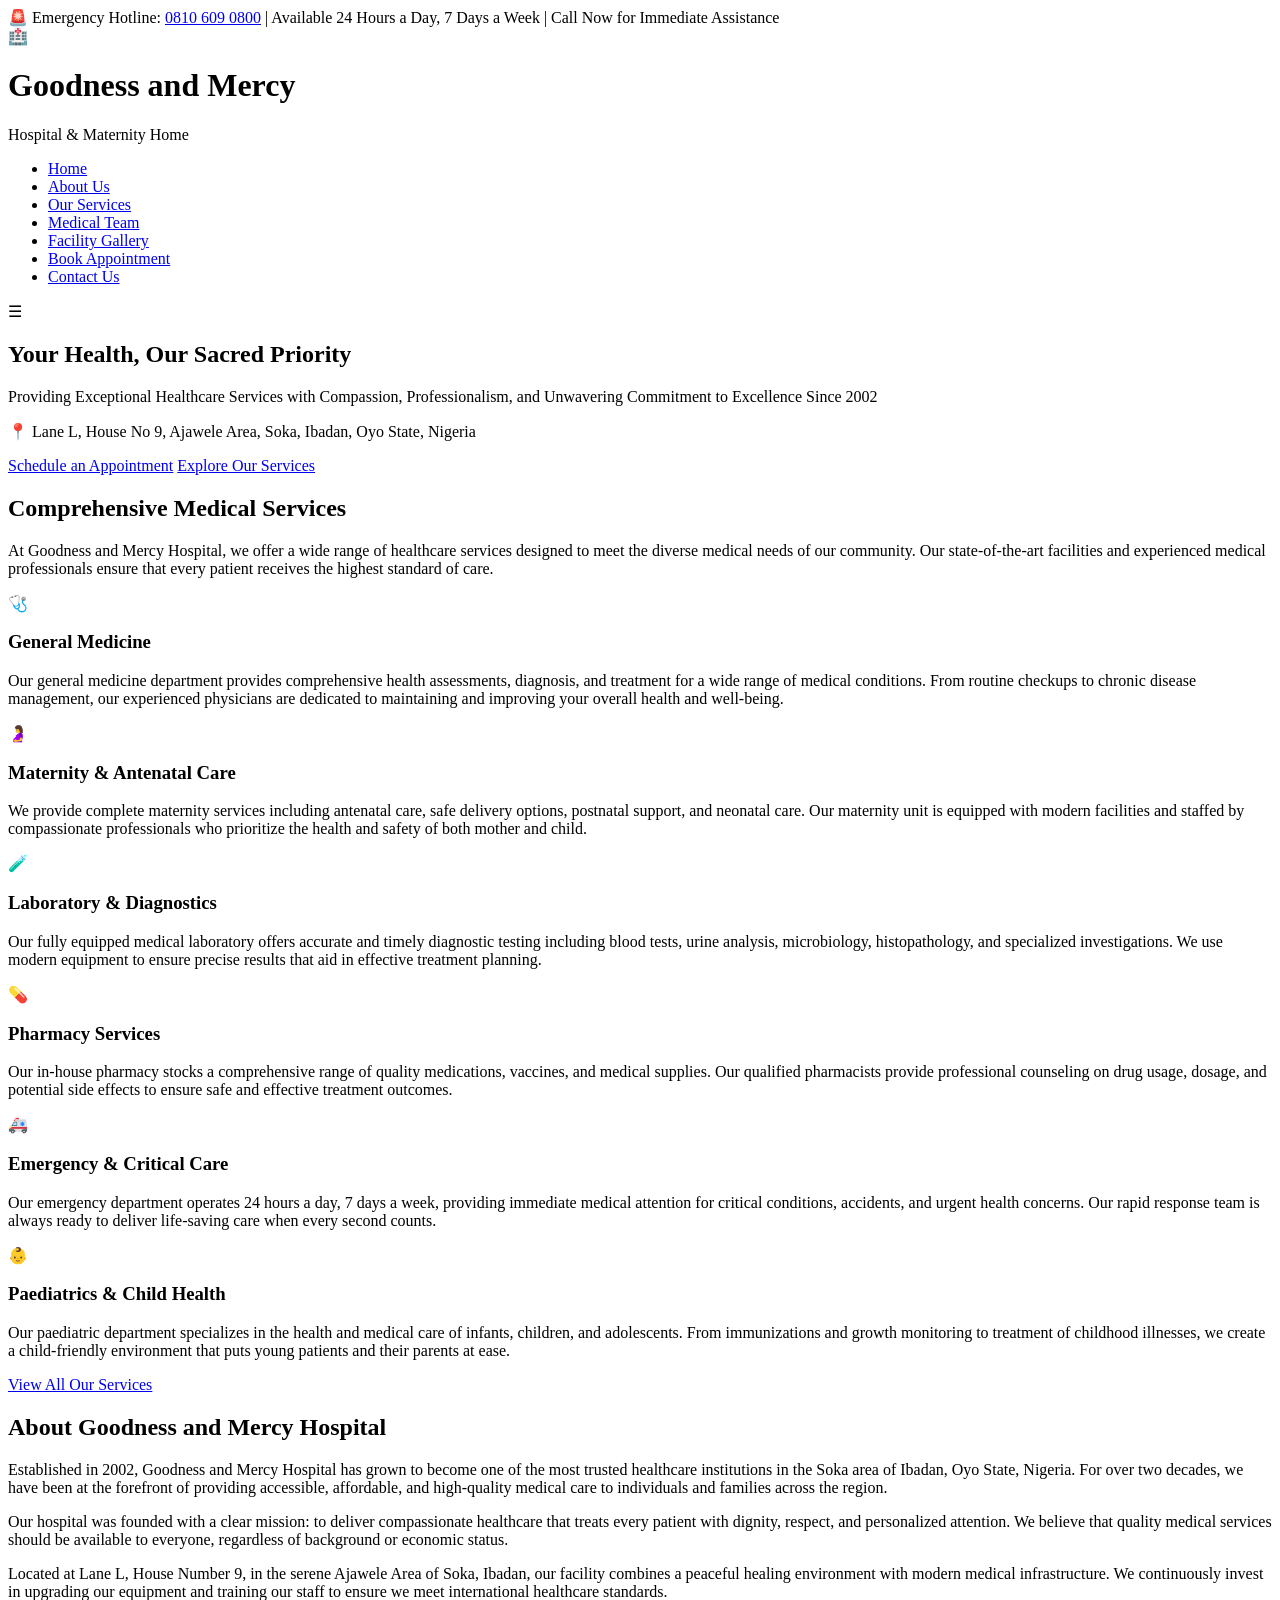
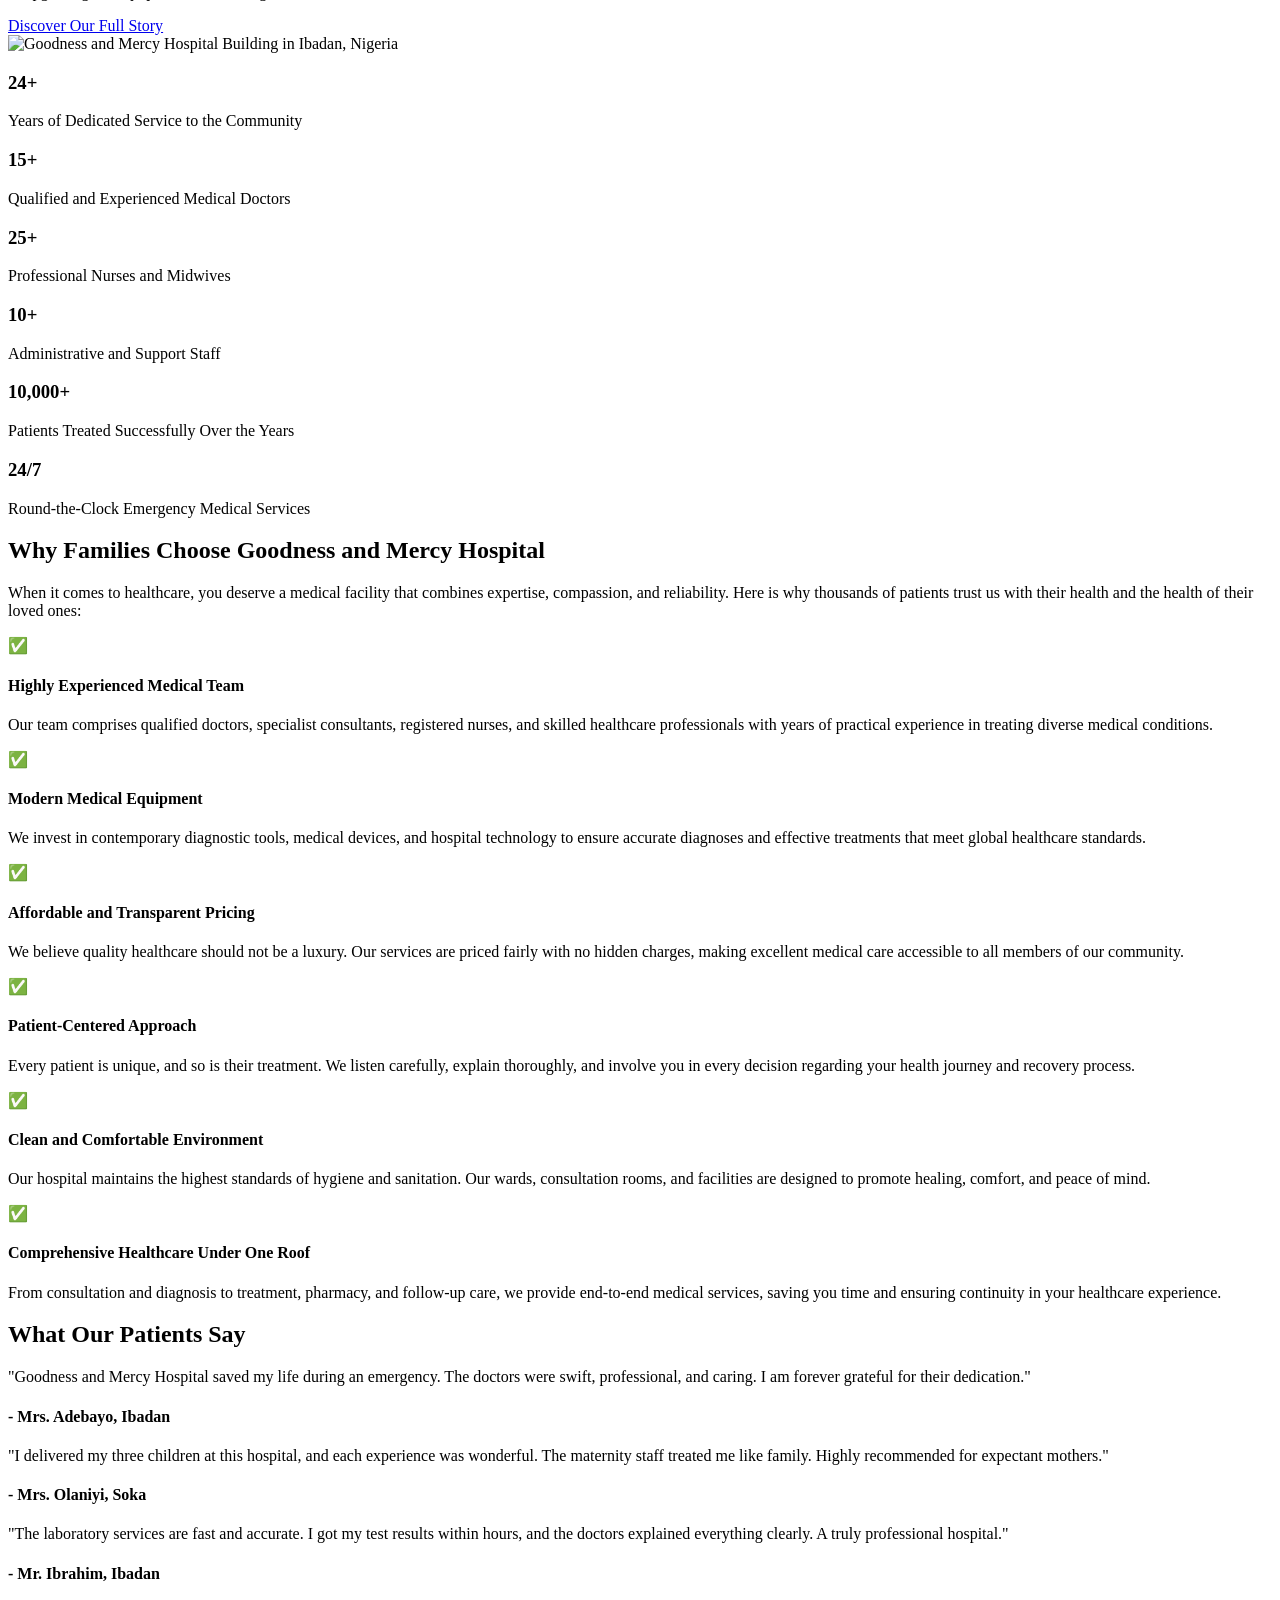
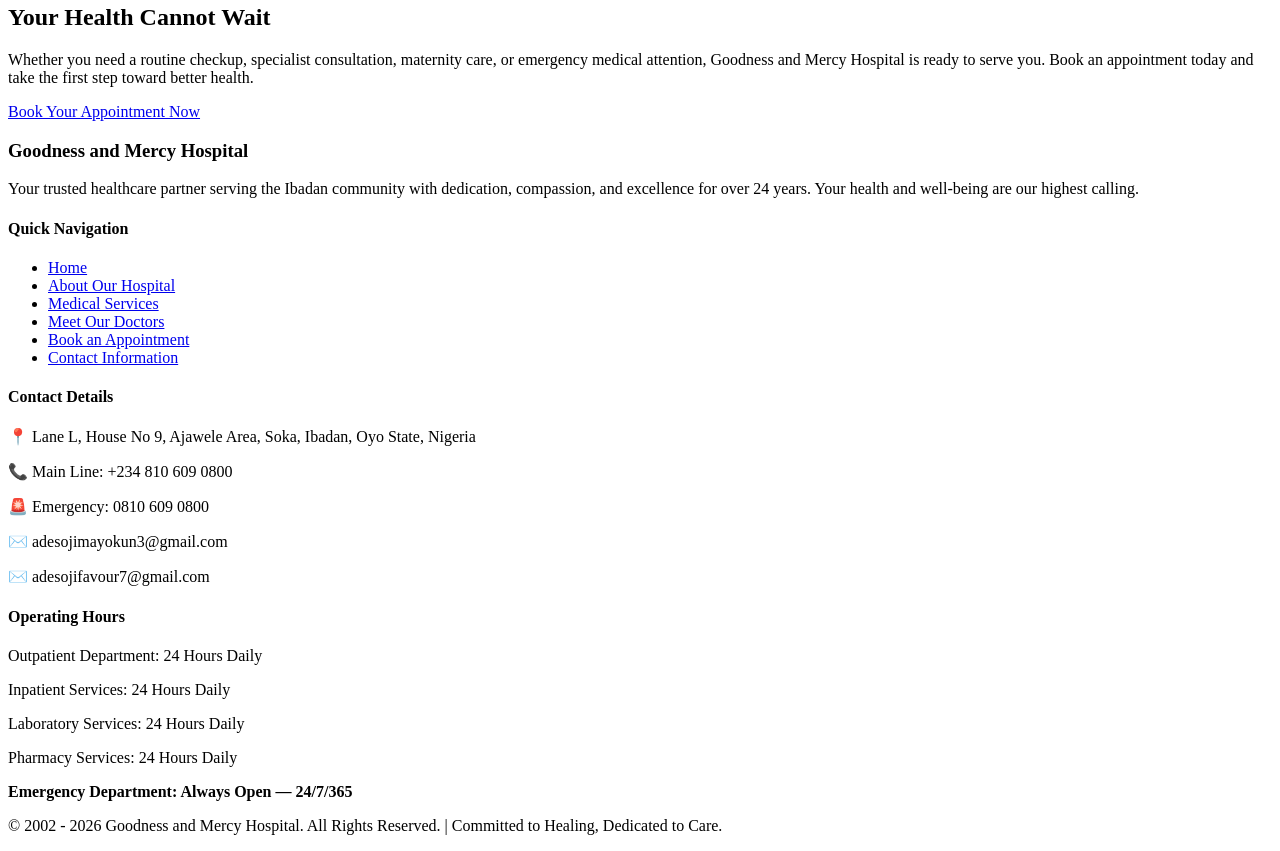
==== index.html @ c7e64e3c "Create index.html" ====
<!DOCTYPE html>
<html lang="en">
<head>
    <meta charset="UTF-8">
    <meta name="viewport" content="width=device-width, initial-scale=1.0">
    <title>Goodness and Mercy Hospital - Quality Healthcare in Ibadan, Nigeria</title>
    <meta name="description" content="Goodness and Mercy Hospital provides comprehensive healthcare services including general medicine, maternity care, laboratory services, pharmacy, emergency care, and paediatrics in Ibadan, Nigeria.">
    <link rel="stylesheet" href="css/style.css">
    <link href="https://fonts.googleapis.com/css2?family=Poppins:wght@300;400;500;600;700&display=swap" rel="stylesheet">
</head>
<body>

    <!-- Emergency Hotline Banner -->
    <div class="emergency-banner">
        <span>🚨 Emergency Hotline: </span>
        <a href="tel:+2348106090800">0810 609 0800</a>
        <span> | Available 24 Hours a Day, 7 Days a Week | Call Now for Immediate Assistance</span>
    </div>

    <!-- Header -->
    <header>
        <div class="logo">
            <div class="logo-icon">🏥</div>
            <div class="logo-text">
                <h1>Goodness and Mercy</h1>
                <p>Hospital & Maternity Home</p>
            </div>
        </div>
        <nav>
            <ul>
                <li><a href="index.html" class="active">Home</a></li>
                <li><a href="about.html">About Us</a></li>
                <li><a href="services.html">Our Services</a></li>
                <li><a href="doctors.html">Medical Team</a></li>
                <li><a href="gallery.html">Facility Gallery</a></li>
                <li><a href="appointment.html">Book Appointment</a></li>
                <li><a href="contact.html">Contact Us</a></li>
            </ul>
        </nav>
        <div class="mobile-menu-btn">☰</div>
    </header>

    <!-- Hero Section -->
    <section class="hero">
        <div class="hero-content">
            <h2>Your Health, Our Sacred Priority</h2>
            <p class="tagline">Providing Exceptional Healthcare Services with Compassion, Professionalism, and Unwavering Commitment to Excellence Since 2002</p>
            <p class="location">📍 Lane L, House No 9, Ajawele Area, Soka, Ibadan, Oyo State, Nigeria</p>
            <div class="hero-buttons">
                <a href="appointment.html" class="btn btn-primary">Schedule an Appointment</a>
                <a href="services.html" class="btn btn-secondary">Explore Our Services</a>
            </div>
        </div>
    </section>

    <!-- Services Preview -->
    <section class="services-preview">
        <h2>Comprehensive Medical Services</h2>
        <p class="section-intro">At Goodness and Mercy Hospital, we offer a wide range of healthcare services designed to meet the diverse medical needs of our community. Our state-of-the-art facilities and experienced medical professionals ensure that every patient receives the highest standard of care.</p>
        <div class="services-grid">
            <div class="service-card">
                <div class="service-icon">🩺</div>
                <h3>General Medicine</h3>
                <p>Our general medicine department provides comprehensive health assessments, diagnosis, and treatment for a wide range of medical conditions. From routine checkups to chronic disease management, our experienced physicians are dedicated to maintaining and improving your overall health and well-being.</p>
            </div>
            <div class="service-card">
                <div class="service-icon">🤰</div>
                <h3>Maternity & Antenatal Care</h3>
                <p>We provide complete maternity services including antenatal care, safe delivery options, postnatal support, and neonatal care. Our maternity unit is equipped with modern facilities and staffed by compassionate professionals who prioritize the health and safety of both mother and child.</p>
            </div>
            <div class="service-card">
                <div class="service-icon">🧪</div>
                <h3>Laboratory & Diagnostics</h3>
                <p>Our fully equipped medical laboratory offers accurate and timely diagnostic testing including blood tests, urine analysis, microbiology, histopathology, and specialized investigations. We use modern equipment to ensure precise results that aid in effective treatment planning.</p>
            </div>
            <div class="service-card">
                <div class="service-icon">💊</div>
                <h3>Pharmacy Services</h3>
                <p>Our in-house pharmacy stocks a comprehensive range of quality medications, vaccines, and medical supplies. Our qualified pharmacists provide professional counseling on drug usage, dosage, and potential side effects to ensure safe and effective treatment outcomes.</p>
            </div>
            <div class="service-card">
                <div class="service-icon">🚑</div>
                <h3>Emergency & Critical Care</h3>
                <p>Our emergency department operates 24 hours a day, 7 days a week, providing immediate medical attention for critical conditions, accidents, and urgent health concerns. Our rapid response team is always ready to deliver life-saving care when every second counts.</p>
            </div>
            <div class="service-card">
                <div class="service-icon">👶</div>
                <h3>Paediatrics & Child Health</h3>
                <p>Our paediatric department specializes in the health and medical care of infants, children, and adolescents. From immunizations and growth monitoring to treatment of childhood illnesses, we create a child-friendly environment that puts young patients and their parents at ease.</p>
            </div>
        </div>
        <a href="services.html" class="btn btn-outline">View All Our Services</a>
    </section>

    <!-- About Preview -->
    <section class="about-preview">
        <div class="about-content">
            <h2>About Goodness and Mercy Hospital</h2>
            <p>Established in 2002, Goodness and Mercy Hospital has grown to become one of the most trusted healthcare institutions in the Soka area of Ibadan, Oyo State, Nigeria. For over two decades, we have been at the forefront of providing accessible, affordable, and high-quality medical care to individuals and families across the region.</p>
            <p>Our hospital was founded with a clear mission: to deliver compassionate healthcare that treats every patient with dignity, respect, and personalized attention. We believe that quality medical services should be available to everyone, regardless of background or economic status.</p>
            <p>Located at Lane L, House Number 9, in the serene Ajawele Area of Soka, Ibadan, our facility combines a peaceful healing environment with modern medical infrastructure. We continuously invest in upgrading our equipment and training our staff to ensure we meet international healthcare standards.</p>
            <a href="about.html" class="btn btn-primary">Discover Our Full Story</a>
        </div>
        <div class="about-image">
            <img src="https://images.unsplash.com/photo-1632833239869-a37e3a5806d2?w=600" alt="Goodness and Mercy Hospital Building in Ibadan, Nigeria">
        </div>
    </section>

    <!-- Stats Section -->
    <section class="stats">
        <div class="stat-item">
            <h3>24+</h3>
            <p>Years of Dedicated Service to the Community</p>
        </div>
        <div class="stat-item">
            <h3>15+</h3>
            <p>Qualified and Experienced Medical Doctors</p>
        </div>
        <div class="stat-item">
            <h3>25+</h3>
            <p>Professional Nurses and Midwives</p>
        </div>
        <div class="stat-item">
            <h3>10+</h3>
            <p>Administrative and Support Staff</p>
        </div>
        <div class="stat-item">
            <h3>10,000+</h3>
            <p>Patients Treated Successfully Over the Years</p>
        </div>
        <div class="stat-item">
            <h3>24/7</h3>
            <p>Round-the-Clock Emergency Medical Services</p>
        </div>
    </section>

    <!-- Why Choose Us -->
    <section class="why-choose">
        <h2>Why Families Choose Goodness and Mercy Hospital</h2>
        <p class="section-intro">When it comes to healthcare, you deserve a medical facility that combines expertise, compassion, and reliability. Here is why thousands of patients trust us with their health and the health of their loved ones:</p>
        <div class="features-grid">
            <div class="feature">
                <span>✅</span>
                <h4>Highly Experienced Medical Team</h4>
                <p>Our team comprises qualified doctors, specialist consultants, registered nurses, and skilled healthcare professionals with years of practical experience in treating diverse medical conditions.</p>
            </div>
            <div class="feature">
                <span>✅</span>
                <h4>Modern Medical Equipment</h4>
                <p>We invest in contemporary diagnostic tools, medical devices, and hospital technology to ensure accurate diagnoses and effective treatments that meet global healthcare standards.</p>
            </div>
            <div class="feature">
                <span>✅</span>
                <h4>Affordable and Transparent Pricing</h4>
                <p>We believe quality healthcare should not be a luxury. Our services are priced fairly with no hidden charges, making excellent medical care accessible to all members of our community.</p>
            </div>
            <div class="feature">
                <span>✅</span>
                <h4>Patient-Centered Approach</h4>
                <p>Every patient is unique, and so is their treatment. We listen carefully, explain thoroughly, and involve you in every decision regarding your health journey and recovery process.</p>
            </div>
            <div class="feature">
                <span>✅</span>
                <h4>Clean and Comfortable Environment</h4>
                <p>Our hospital maintains the highest standards of hygiene and sanitation. Our wards, consultation rooms, and facilities are designed to promote healing, comfort, and peace of mind.</p>
            </div>
            <div class="feature">
                <span>✅</span>
                <h4>Comprehensive Healthcare Under One Roof</h4>
                <p>From consultation and diagnosis to treatment, pharmacy, and follow-up care, we provide end-to-end medical services, saving you time and ensuring continuity in your healthcare experience.</p>
            </div>
        </div>
    </section>

    <!-- Testimonials Preview -->
    <section class="testimonials">
        <h2>What Our Patients Say</h2>
        <div class="testimonial-grid">
            <div class="testimonial-card">
                <p>"Goodness and Mercy Hospital saved my life during an emergency. The doctors were swift, professional, and caring. I am forever grateful for their dedication."</p>
                <h4>- Mrs. Adebayo, Ibadan</h4>
            </div>
            <div class="testimonial-card">
                <p>"I delivered my three children at this hospital, and each experience was wonderful. The maternity staff treated me like family. Highly recommended for expectant mothers."</p>
                <h4>- Mrs. Olaniyi, Soka</h4>
            </div>
            <div class="testimonial-card">
                <p>"The laboratory services are fast and accurate. I got my test results within hours, and the doctors explained everything clearly. A truly professional hospital."</p>
                <h4>- Mr. Ibrahim, Ibadan</h4>
            </div>
        </div>
    </section>

    <!-- CTA Section -->
    <section class="cta">
        <h2>Your Health Cannot Wait</h2>
        <p>Whether you need a routine checkup, specialist consultation, maternity care, or emergency medical attention, Goodness and Mercy Hospital is ready to serve you. Book an appointment today and take the first step toward better health.</p>
        <a href="appointment.html" class="btn btn-white">Book Your Appointment Now</a>
    </section>

    <!-- Footer -->
    <footer>
        <div class="footer-content">
            <div class="footer-section">
                <h3>Goodness and Mercy Hospital</h3>
                <p>Your trusted healthcare partner serving the Ibadan community with dedication, compassion, and excellence for over 24 years. Your health and well-being are our highest calling.</p>
            </div>
            <div class="footer-section">
                <h4>Quick Navigation</h4>
                <ul>
                    <li><a href="index.html">Home</a></li>
                    <li><a href="about.html">About Our Hospital</a></li>
                    <li><a href="services.html">Medical Services</a></li>
                    <li><a href="doctors.html">Meet Our Doctors</a></li>
                    <li><a href="appointment.html">Book an Appointment</a></li>
                    <li><a href="contact.html">Contact Information</a></li>
                </ul>
            </div>
            <div class="footer-section">
                <h4>Contact Details</h4>
                <p>📍 Lane L, House No 9, Ajawele Area, Soka, Ibadan, Oyo State, Nigeria</p>
                <p>📞 Main Line: +234 810 609 0800</p>
                <p>🚨 Emergency: 0810 609 0800</p>
                <p>✉️ adesojimayokun3@gmail.com</p>
                <p>✉️ adesojifavour7@gmail.com</p>
            </div>
            <div class="footer-section">
                <h4>Operating Hours</h4>
                <p>Outpatient Department: 24 Hours Daily</p>
                <p>Inpatient Services: 24 Hours Daily</p>
                <p>Laboratory Services: 24 Hours Daily</p>
                <p>Pharmacy Services: 24 Hours Daily</p>
                <p><strong>Emergency Department: Always Open — 24/7/365</strong></p>
            </div>
        </div>
        <div class="footer-bottom">
            <p>© 2002 - 2026 Goodness and Mercy Hospital. All Rights Reserved. | Committed to Healing, Dedicated to Care.</p>
        </div>
    </footer>

    <script src="js/main.js"></script>
</body>
</html>
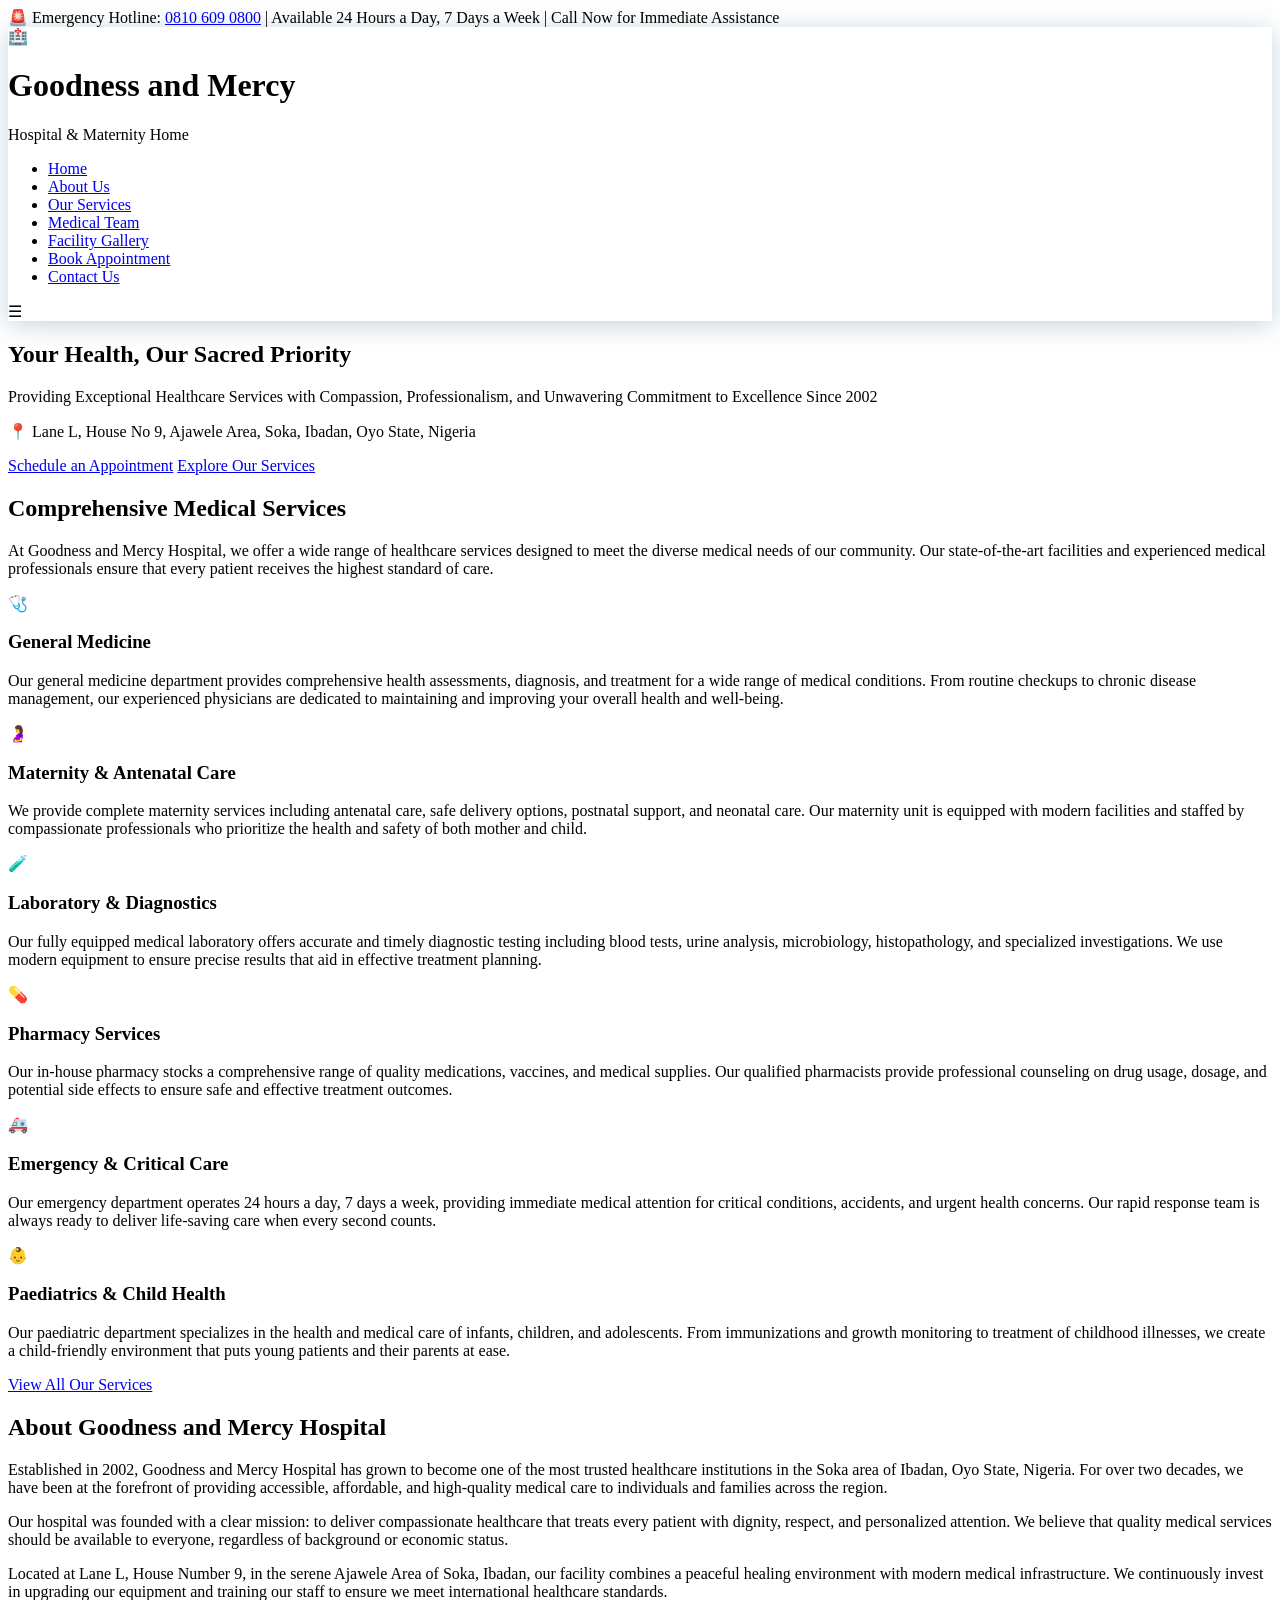
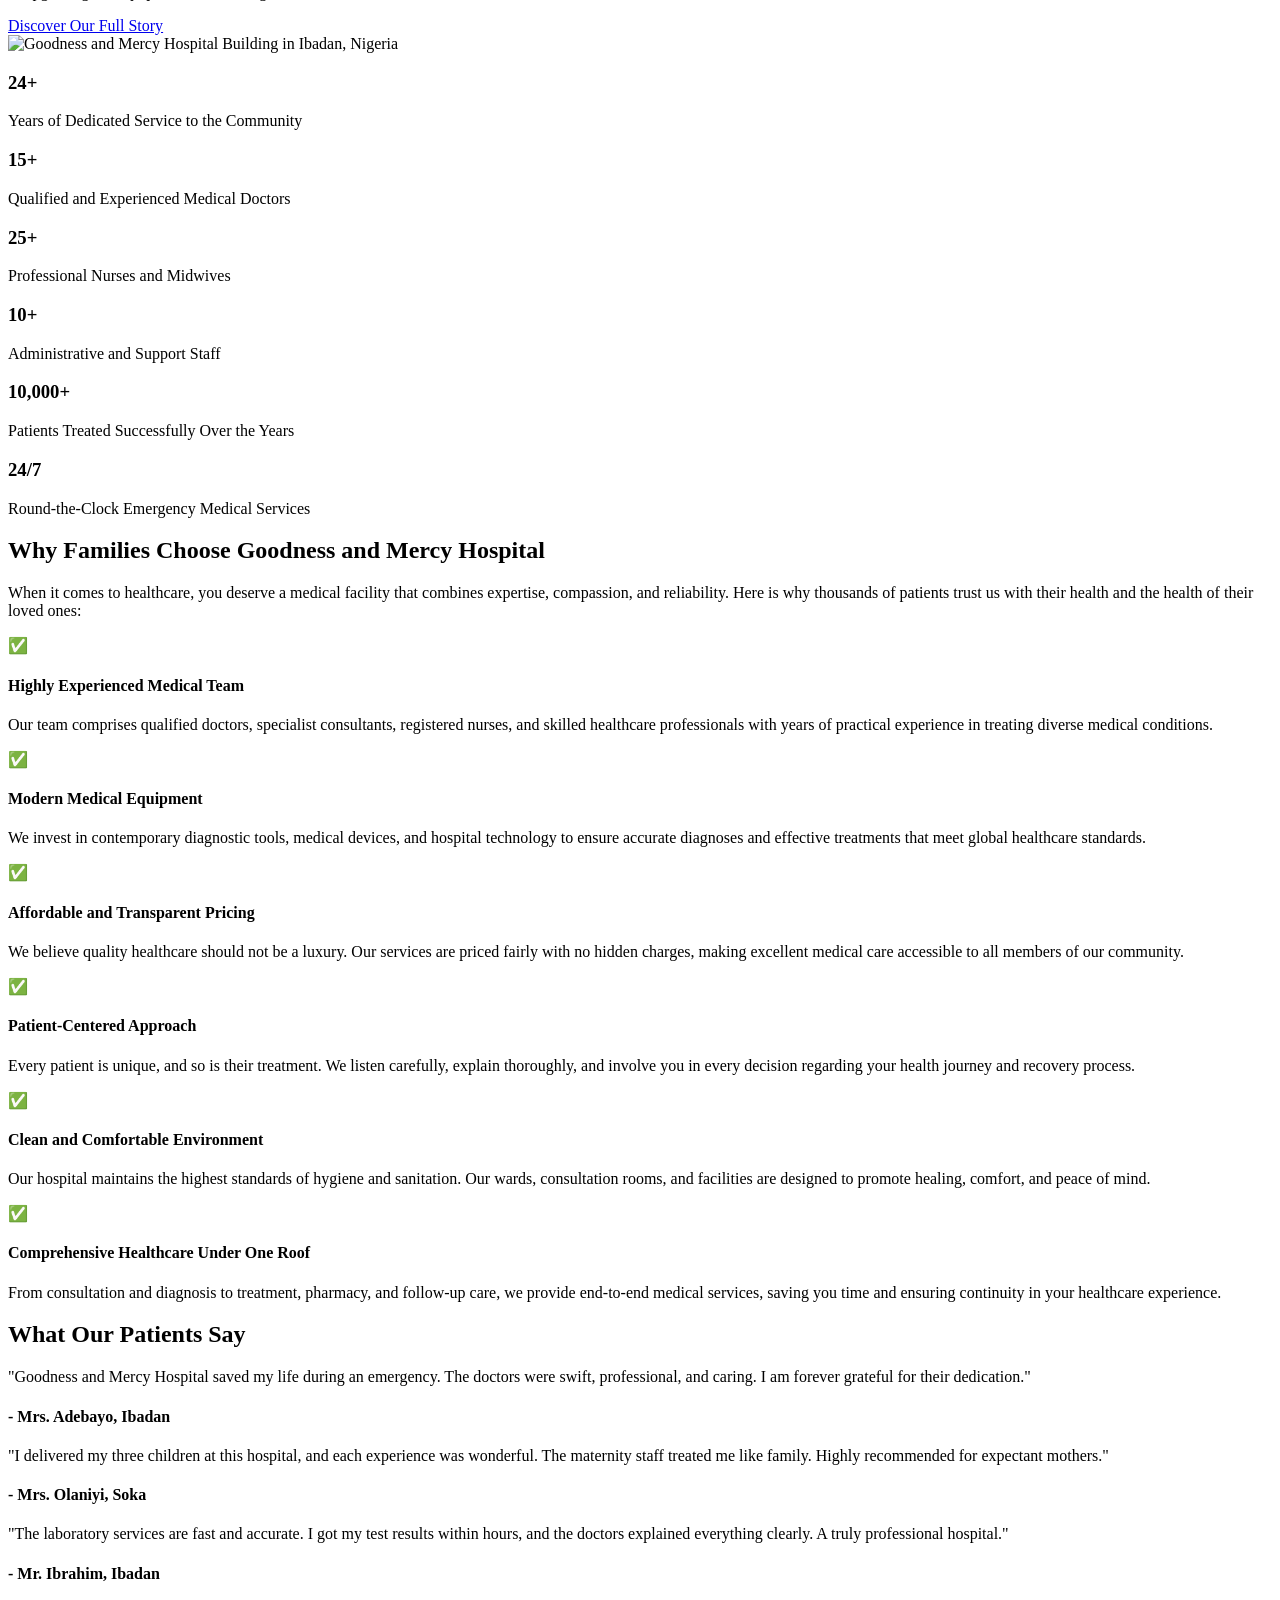
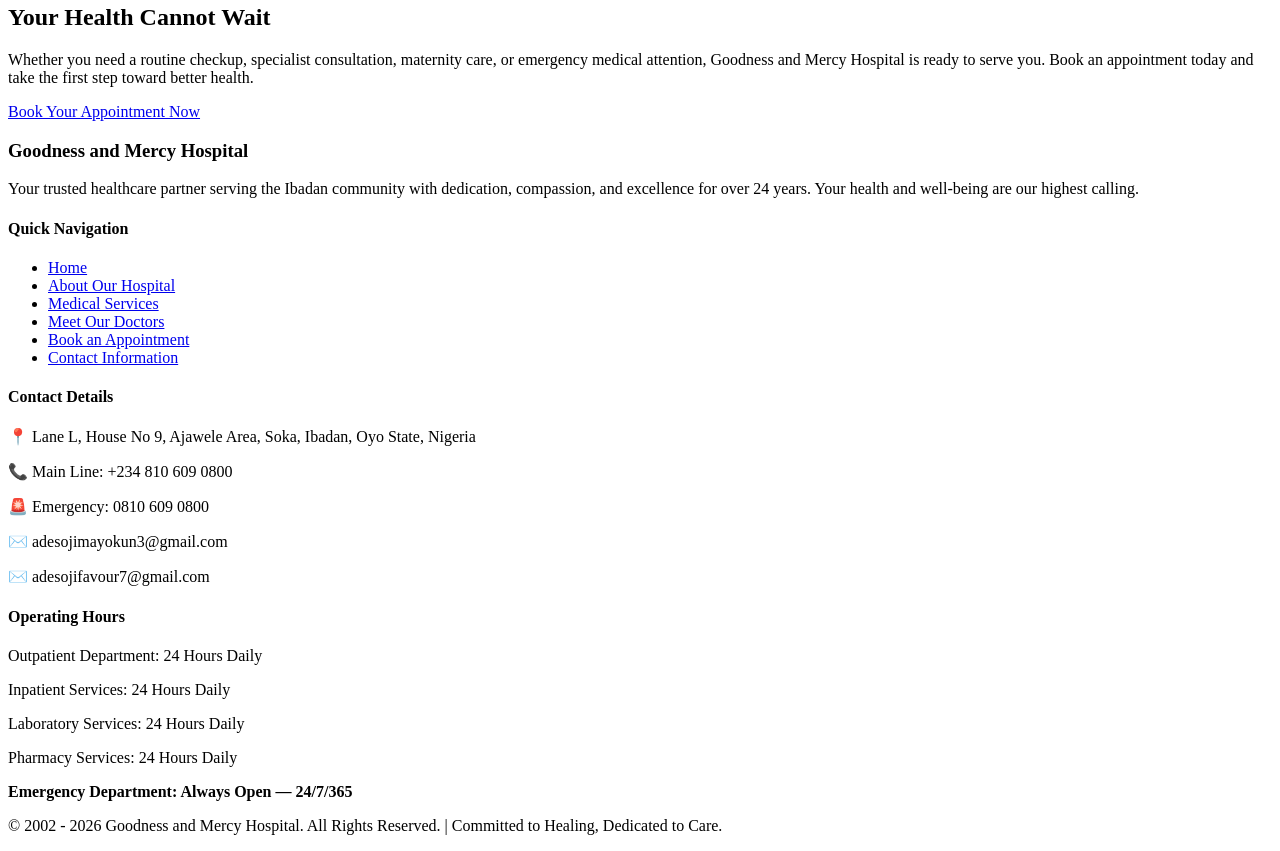
==== commit 2020aa2d: "Add script tag for main.js in index.html" ====
--- a/index.html
+++ b/index.html
@@ -7,6 +7,7 @@
     <meta name="description" content="Goodness and Mercy Hospital provides comprehensive healthcare services including general medicine, maternity care, laboratory services, pharmacy, emergency care, and paediatrics in Ibadan, Nigeria.">
     <link rel="stylesheet" href="css/style.css">
     <link href="https://fonts.googleapis.com/css2?family=Poppins:wght@300;400;500;600;700&display=swap" rel="stylesheet">
+    <script src="js/main.js"></script>
 </head>
 <body>
 
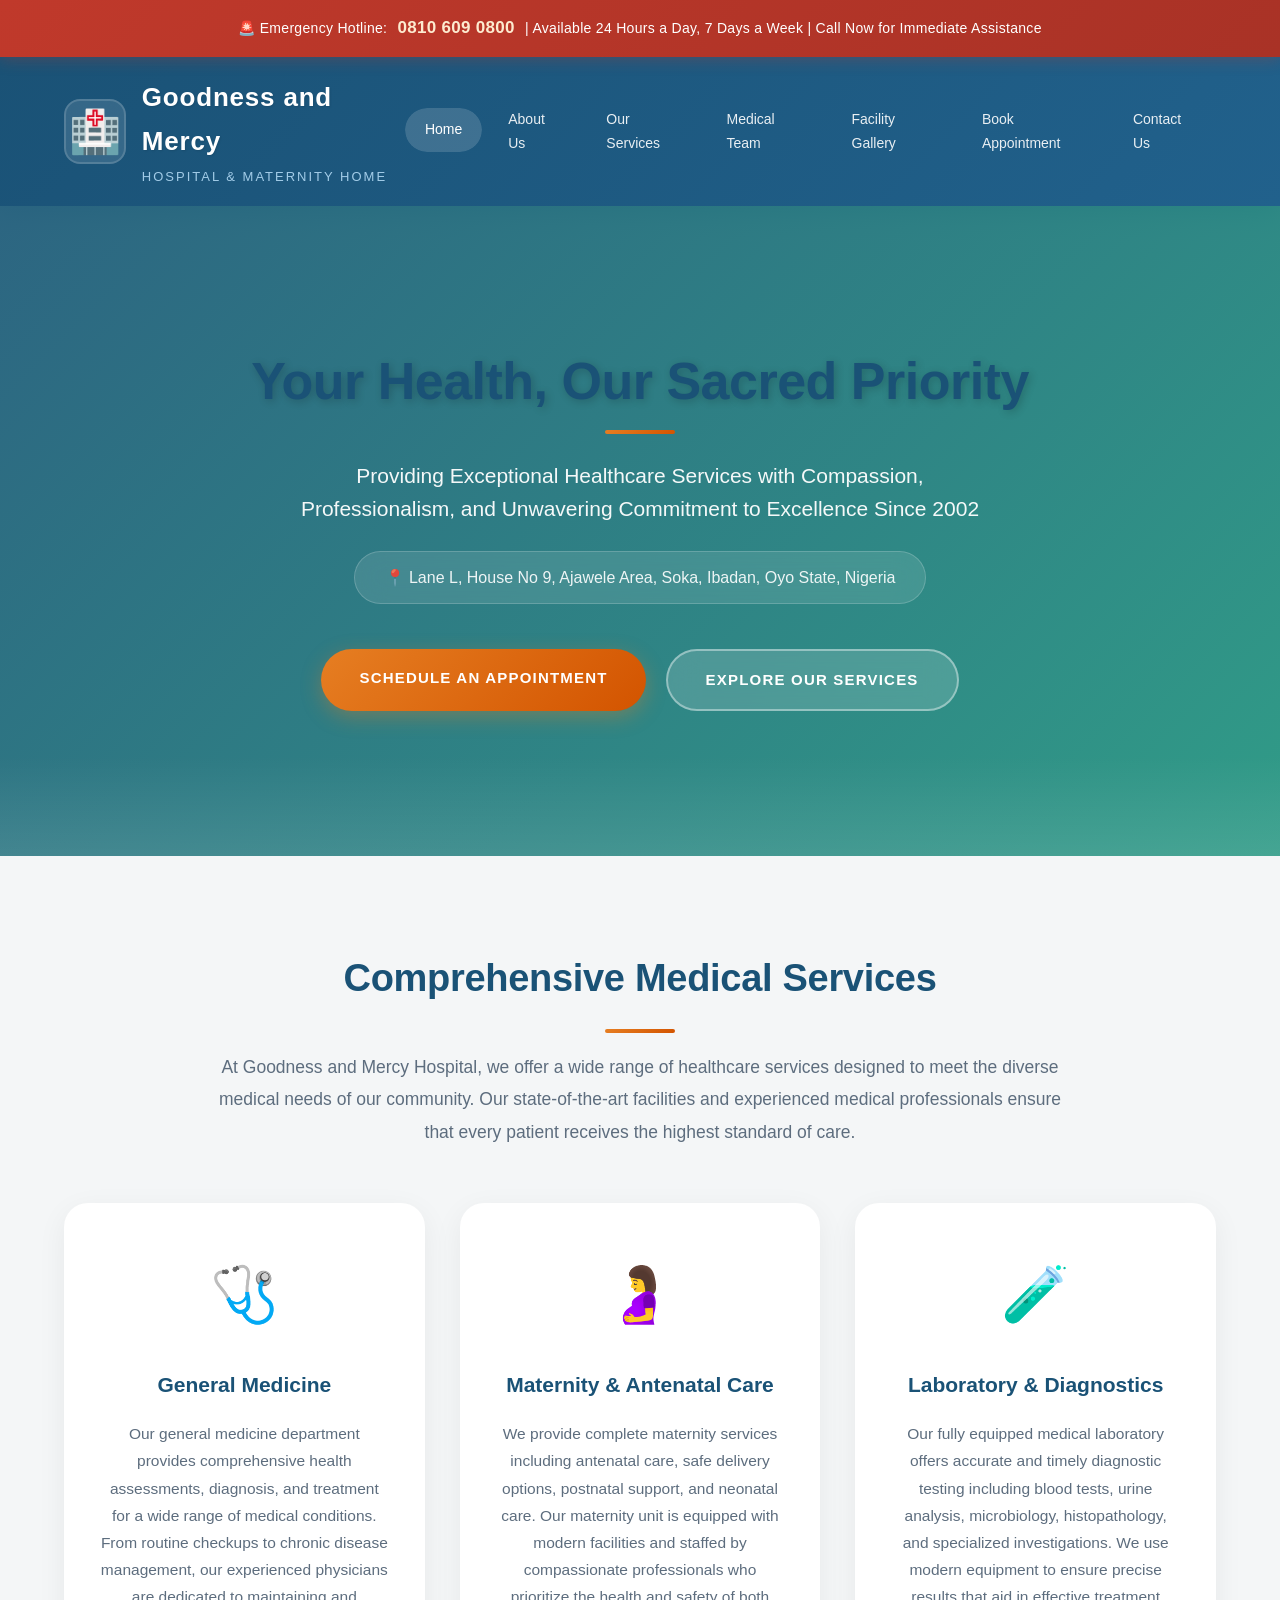
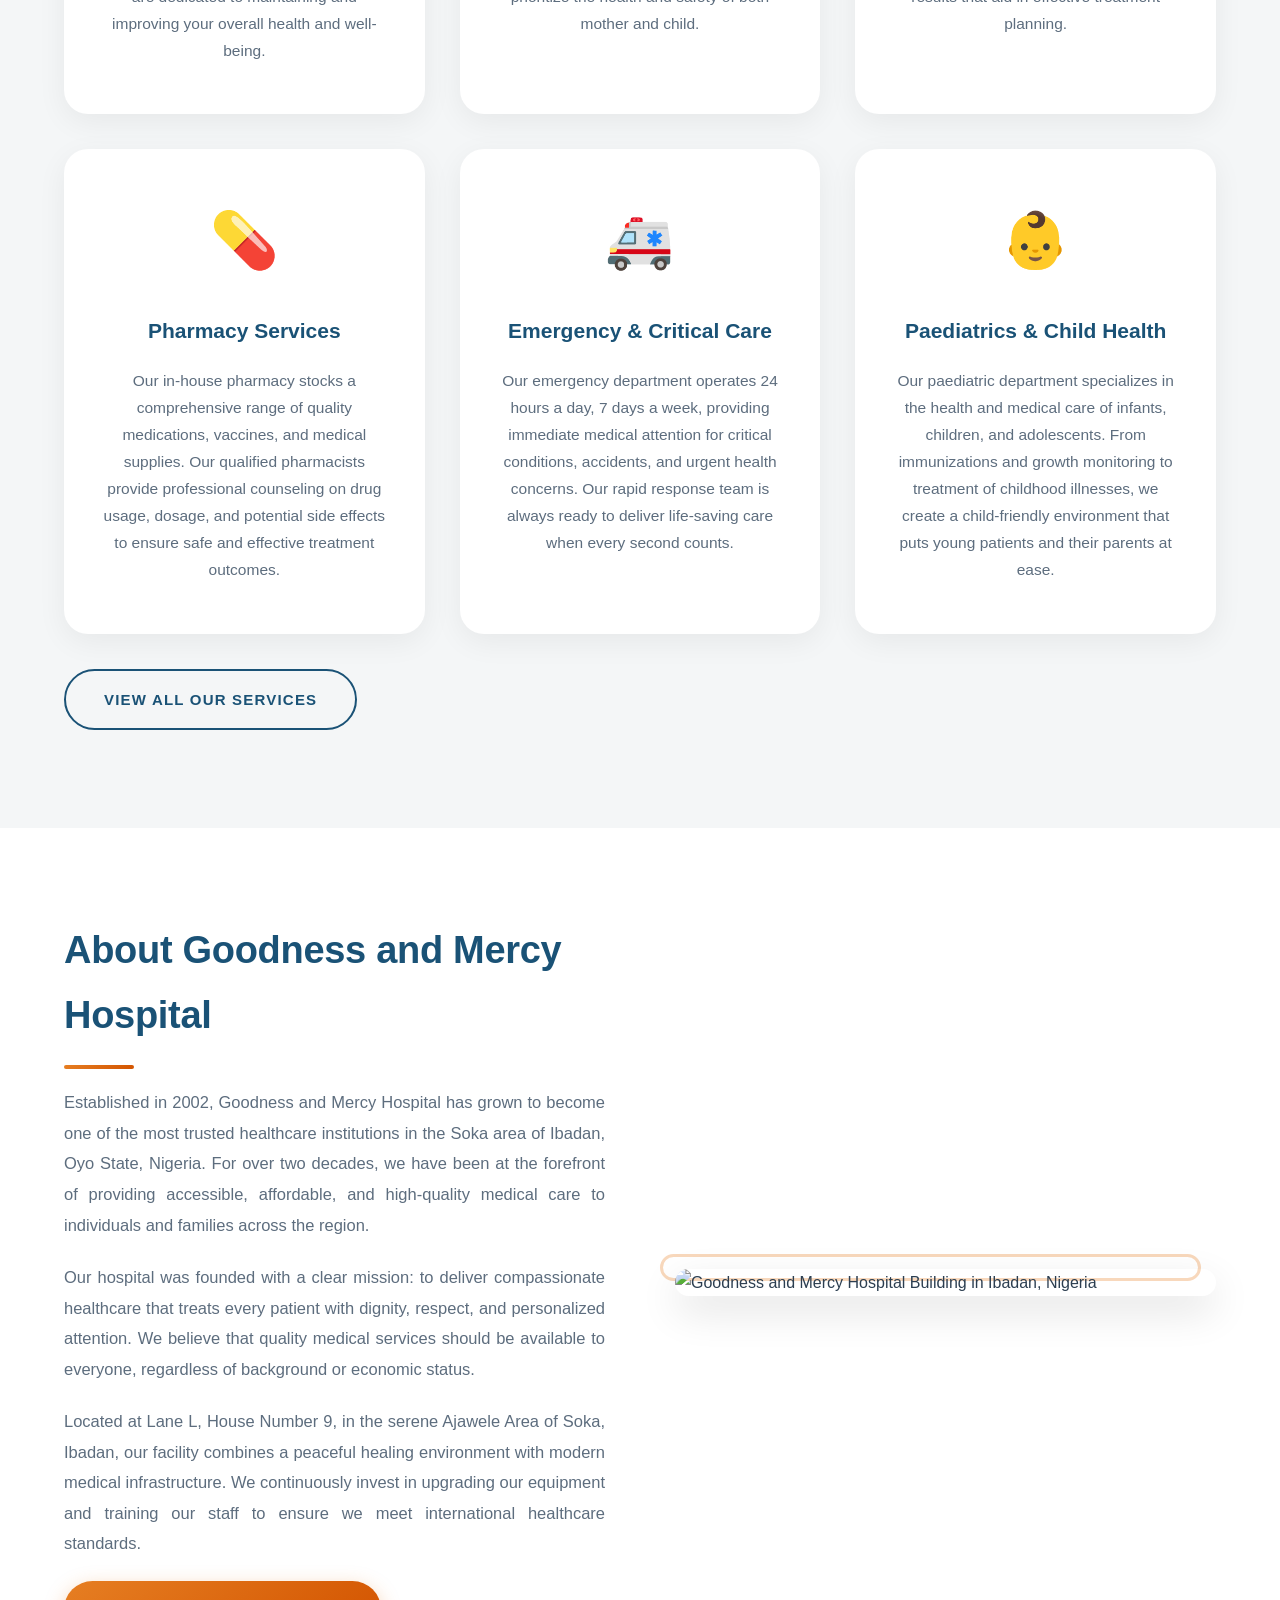
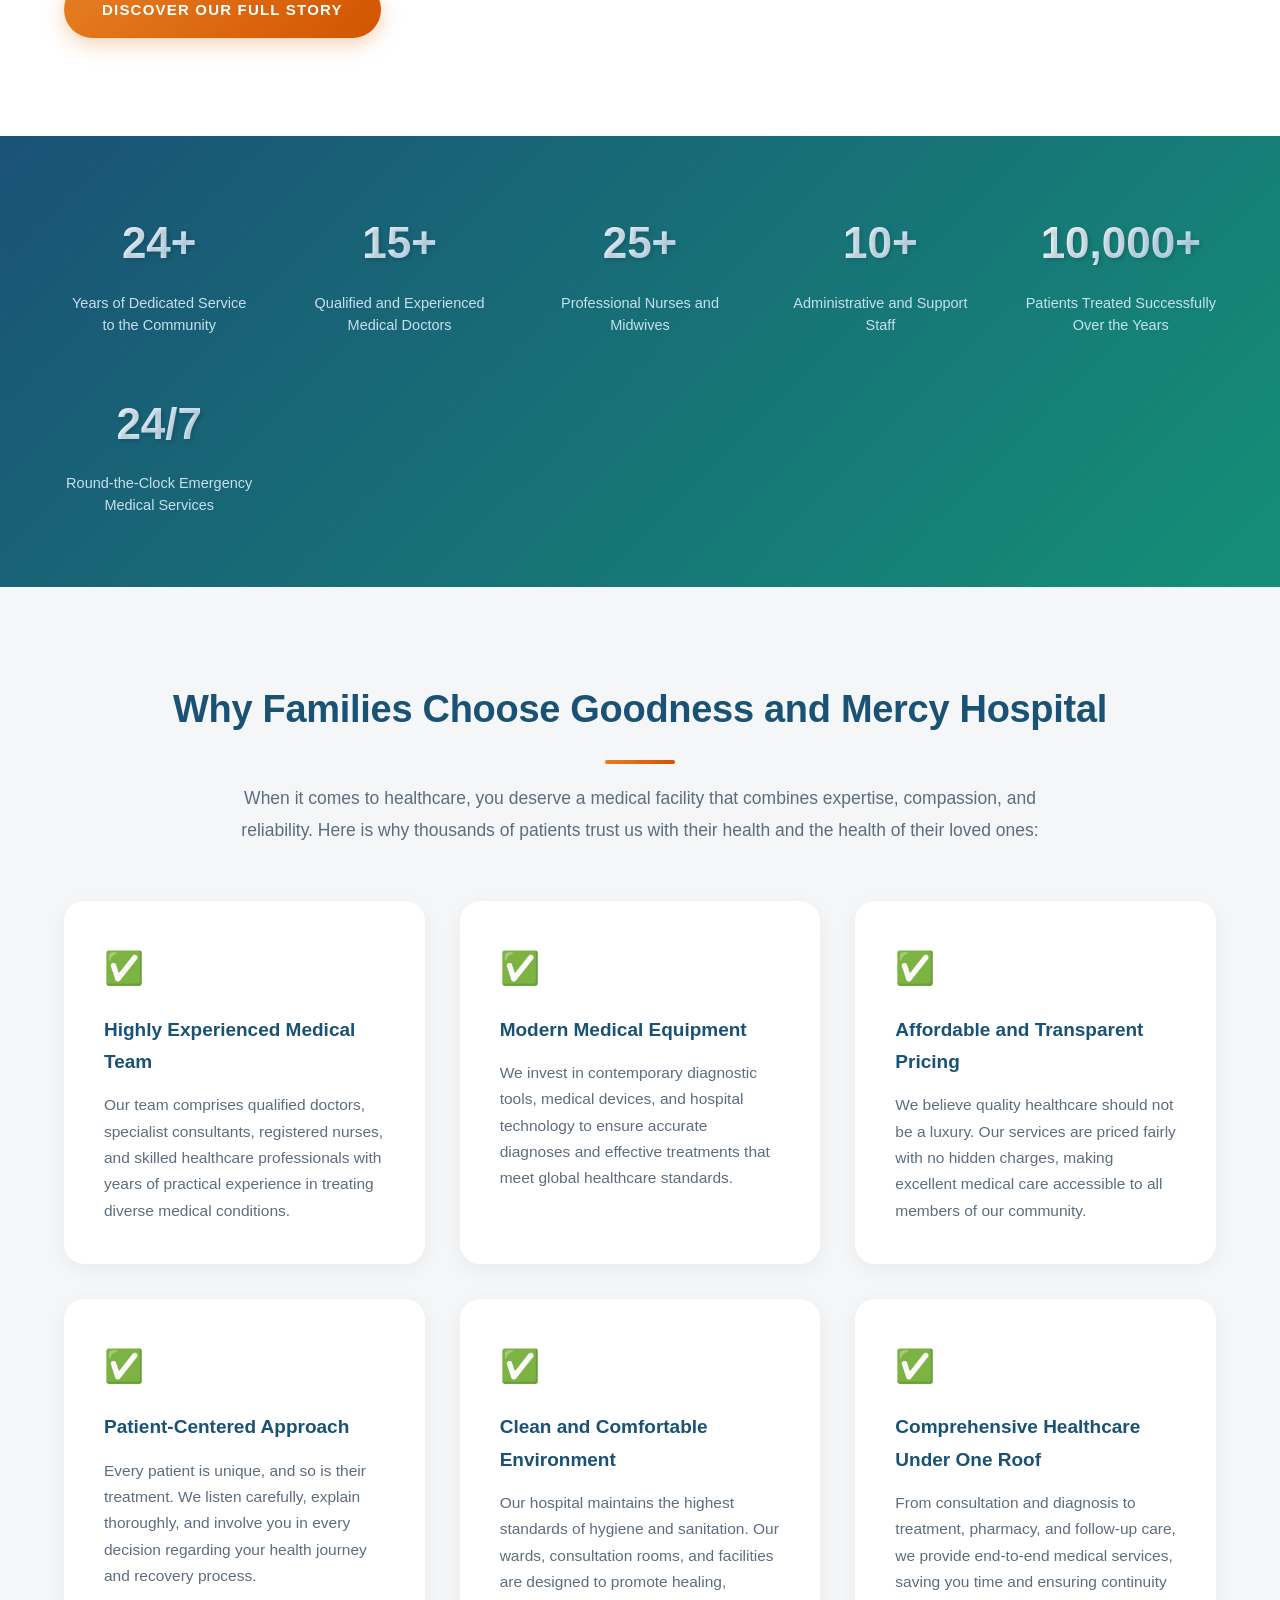
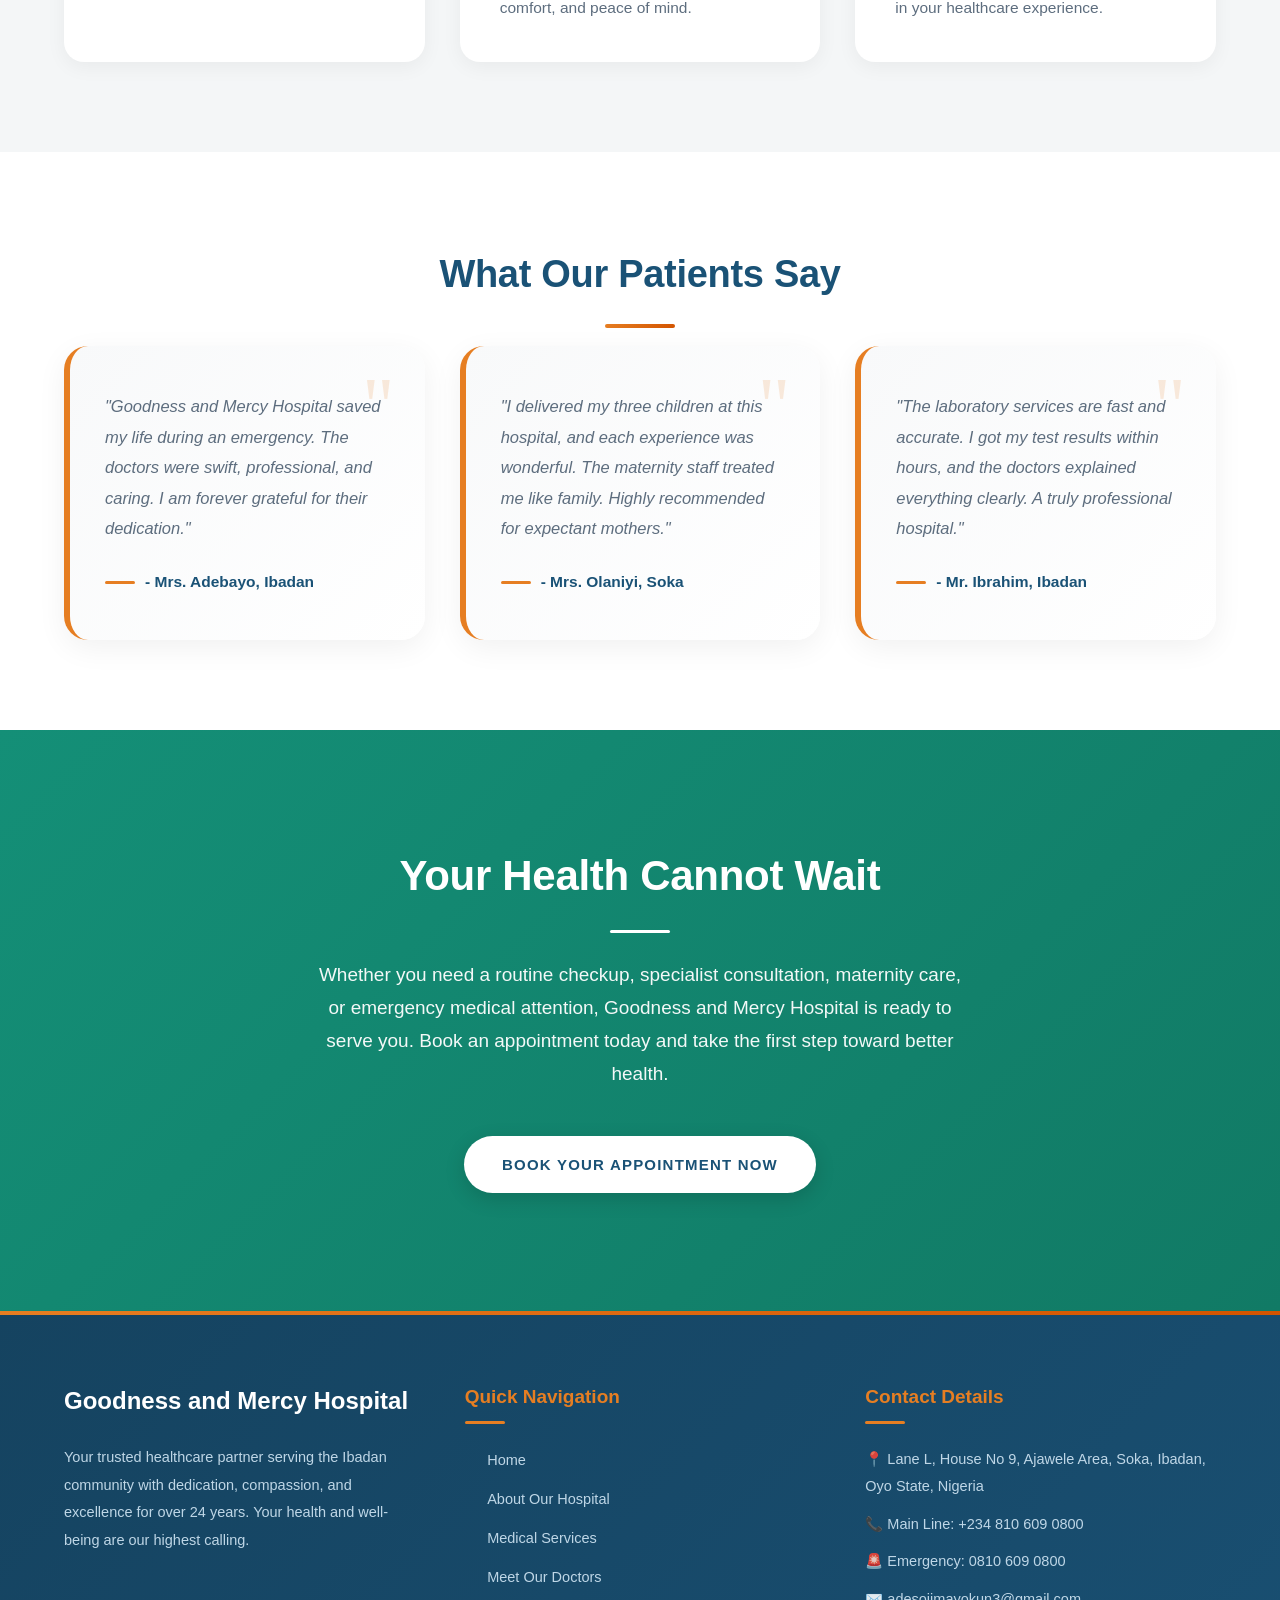
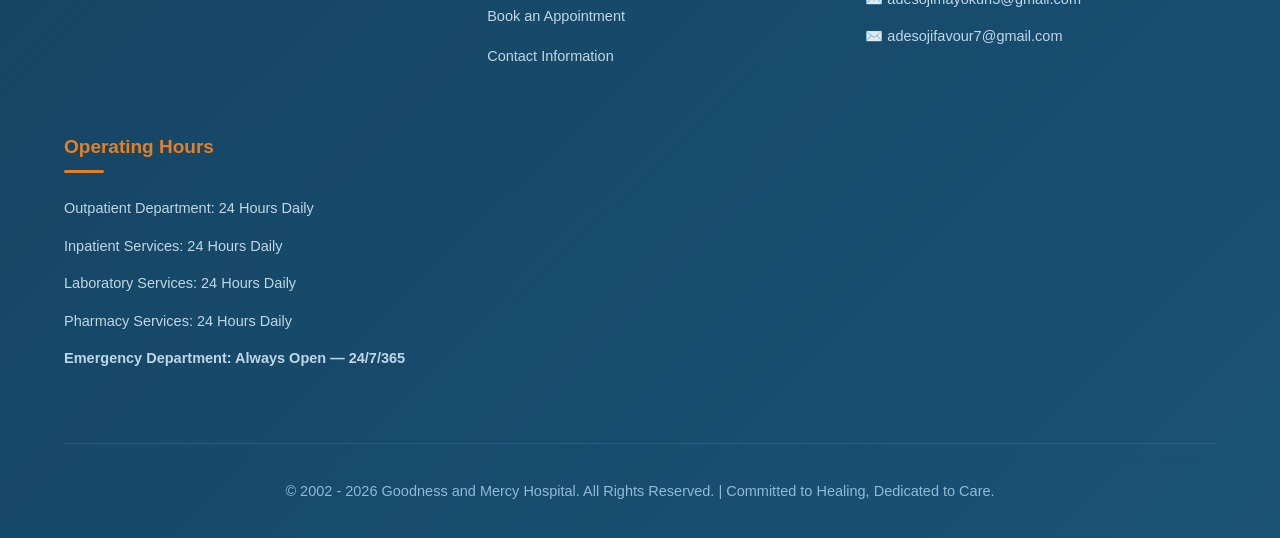
==== commit 0999cd73: "Update index.html" ====
--- a/index.html
+++ b/index.html
@@ -5,7 +5,7 @@
     <meta name="viewport" content="width=device-width, initial-scale=1.0">
     <title>Goodness and Mercy Hospital - Quality Healthcare in Ibadan, Nigeria</title>
     <meta name="description" content="Goodness and Mercy Hospital provides comprehensive healthcare services including general medicine, maternity care, laboratory services, pharmacy, emergency care, and paediatrics in Ibadan, Nigeria.">
-    <link rel="stylesheet" href="css/style.css">
+    <link rel="stylesheet" href="style.css">
     <link href="https://fonts.googleapis.com/css2?family=Poppins:wght@300;400;500;600;700&display=swap" rel="stylesheet">
     <script src="js/main.js"></script>
 </head>
--- a/style.css
+++ b/style.css
@@ -0,0 +1,1052 @@
+/* ============================================
+   GOODNESS AND MERCY HOSPITAL - PROFESSIONAL STYLESHEET
+   
+   Color Psychology for Healthcare:
+   - Primary Blue: #1a5276 (Trust, calm, professionalism)
+   - Medical Teal: #148f77 (Healing, cleanliness, renewal)
+   - Warm Coral: #e67e22 (Care, warmth, energy)
+   - Pure White: #ffffff (Cleanliness, purity)
+   - Soft Gray: #f4f6f7 (Comfort, neutrality)
+   - Dark Text: #2c3e50 (Readability, authority)
+   ============================================ */
+
+/* ========== CSS RESET & BASE ========== */
+*,
+*::before,
+*::after {
+    margin: 0;
+    padding: 0;
+    box-sizing: border-box;
+}
+
+html {
+    scroll-behavior: smooth;
+    font-size: 16px;
+}
+
+body {
+    font-family: 'Poppins', 'Segoe UI', Tahoma, Geneva, Verdana, sans-serif;
+    line-height: 1.7;
+    color: #2c3e50;
+    background-color: #ffffff;
+    -webkit-font-smoothing: antialiased;
+    -moz-osx-font-smoothing: grayscale;
+}
+
+a {
+    text-decoration: none;
+    color: inherit;
+    transition: all 0.3s cubic-bezier(0.4, 0, 0.2, 1);
+}
+
+img {
+    max-width: 100%;
+    height: auto;
+    display: block;
+}
+
+/* ========== EMERGENCY BANNER ========== */
+.emergency-banner {
+    background: linear-gradient(135deg, #c0392b 0%, #a93226 100%);
+    color: #ffffff;
+    text-align: center;
+    padding: 14px 20px;
+    font-size: 14px;
+    font-weight: 500;
+    letter-spacing: 0.3px;
+    position: sticky;
+    top: 0;
+    z-index: 1000;
+    box-shadow: 0 2px 15px rgba(192, 57, 43, 0.3);
+}
+
+.emergency-banner a {
+    color: #fdebd0;
+    font-weight: 700;
+    font-size: 17px;
+    margin: 0 6px;
+    display: inline-block;
+}
+
+.emergency-banner a:hover {
+    color: #ffffff;
+    text-decoration: underline;
+    transform: scale(1.05);
+}
+
+/* ========== HEADER & NAVIGATION ========== */
+header {
+    background: linear-gradient(135deg, #1a5276 0%, #21618c 100%);
+    color: #ffffff;
+    padding: 18px 5%;
+    display: flex;
+    justify-content: space-between;
+    align-items: center;
+    position: relative;
+    box-shadow: 0 4px 25px rgba(26, 82, 118, 0.25);
+}
+
+.logo {
+    display: flex;
+    align-items: center;
+    gap: 16px;
+}
+
+.logo-icon {
+    font-size: 42px;
+    background: rgba(255, 255, 255, 0.12);
+    width: 65px;
+    height: 65px;
+    display: flex;
+    align-items: center;
+    justify-content: center;
+    border-radius: 16px;
+    backdrop-filter: blur(12px);
+    border: 2px solid rgba(255, 255, 255, 0.15);
+    transition: all 0.3s ease;
+}
+
+.logo-icon:hover {
+    background: rgba(255, 255, 255, 0.2);
+    transform: rotate(5deg) scale(1.05);
+}
+
+.logo-text h1 {
+    font-size: 26px;
+    font-weight: 700;
+    letter-spacing: 0.8px;
+    margin-bottom: 3px;
+    text-shadow: 1px 1px 2px rgba(0,0,0,0.1);
+}
+
+.logo-text p {
+    font-size: 13px;
+    opacity: 0.92;
+    font-weight: 400;
+    letter-spacing: 2px;
+    text-transform: uppercase;
+    color: #aed6f1;
+}
+
+nav ul {
+    display: flex;
+    list-style: none;
+    gap: 6px;
+    align-items: center;
+}
+
+nav ul li a {
+    color: rgba(255, 255, 255, 0.9);
+    padding: 10px 20px;
+    border-radius: 30px;
+    font-size: 14px;
+    font-weight: 500;
+    display: block;
+    position: relative;
+    overflow: hidden;
+}
+
+nav ul li a::before {
+    content: '';
+    position: absolute;
+    top: 0;
+    left: 0;
+    width: 100%;
+    height: 100%;
+    background: rgba(255, 255, 255, 0.15);
+    border-radius: 30px;
+    transform: scaleX(0);
+    transform-origin: right;
+    transition: transform 0.3s ease;
+    z-index: -1;
+}
+
+nav ul li a:hover::before,
+nav ul li a.active::before {
+    transform: scaleX(1);
+    transform-origin: left;
+}
+
+nav ul li a:hover,
+nav ul li a.active {
+    color: #ffffff;
+    transform: translateY(-2px);
+}
+
+.mobile-menu-btn {
+    display: none;
+    font-size: 28px;
+    cursor: pointer;
+    padding: 8px;
+    border-radius: 8px;
+    transition: background 0.3s ease;
+}
+
+.mobile-menu-btn:hover {
+    background: rgba(255, 255, 255, 0.15);
+}
+
+/* ========== HERO SECTION ========== */
+.hero {
+    background: linear-gradient(135deg, rgba(26, 82, 118, 0.92) 0%, rgba(20, 143, 119, 0.88) 100%), 
+                url('https://images.unsplash.com/photo-1519494026892-80bbd2d6fd0d?w=1400');
+    background-size: cover;
+    background-position: center;
+    background-attachment: fixed;
+    min-height: 650px;
+    display: flex;
+    align-items: center;
+    justify-content: center;
+    text-align: center;
+    color: #ffffff;
+    padding: 100px 20px;
+    position: relative;
+}
+
+.hero::after {
+    content: '';
+    position: absolute;
+    bottom: 0;
+    left: 0;
+    right: 0;
+    height: 100px;
+    background: linear-gradient(to top, rgba(255,255,255,0.1), transparent);
+}
+
+.hero-content {
+    max-width: 850px;
+    animation: fadeInUp 1.2s cubic-bezier(0.4, 0, 0.2, 1);
+    position: relative;
+    z-index: 1;
+}
+
+.hero h2 {
+    font-size: 52px;
+    font-weight: 700;
+    margin-bottom: 25px;
+    text-shadow: 2px 2px 8px rgba(0,0,0,0.2);
+    line-height: 1.15;
+    letter-spacing: -0.5px;
+}
+
+.hero .tagline {
+    font-size: 21px;
+    font-weight: 300;
+    margin-bottom: 25px;
+    opacity: 0.95;
+    line-height: 1.6;
+    max-width: 700px;
+    margin-left: auto;
+    margin-right: auto;
+}
+
+.hero .location {
+    font-size: 16px;
+    margin-bottom: 45px;
+    opacity: 0.92;
+    background: rgba(255, 255, 255, 0.12);
+    display: inline-block;
+    padding: 12px 30px;
+    border-radius: 50px;
+    backdrop-filter: blur(15px);
+    border: 1px solid rgba(255, 255, 255, 0.2);
+    font-weight: 400;
+}
+
+.hero-buttons {
+    display: flex;
+    gap: 20px;
+    justify-content: center;
+    flex-wrap: wrap;
+}
+
+/* ========== BUTTONS ========== */
+.btn {
+    display: inline-block;
+    padding: 16px 38px;
+    border-radius: 50px;
+    font-weight: 600;
+    font-size: 15px;
+    text-transform: uppercase;
+    letter-spacing: 1.2px;
+    transition: all 0.4s cubic-bezier(0.4, 0, 0.2, 1);
+    cursor: pointer;
+    border: none;
+    position: relative;
+    overflow: hidden;
+}
+
+.btn::after {
+    content: '';
+    position: absolute;
+    top: 50%;
+    left: 50%;
+    width: 0;
+    height: 0;
+    background: rgba(255, 255, 255, 0.2);
+    border-radius: 50%;
+    transform: translate(-50%, -50%);
+    transition: width 0.6s ease, height 0.6s ease;
+}
+
+.btn:hover::after {
+    width: 300px;
+    height: 300px;
+}
+
+.btn-primary {
+    background: linear-gradient(135deg, #e67e22 0%, #d35400 100%);
+    color: #ffffff;
+    box-shadow: 0 6px 20px rgba(230, 126, 34, 0.35);
+}
+
+.btn-primary:hover {
+    transform: translateY(-4px) scale(1.02);
+    box-shadow: 0 12px 35px rgba(230, 126, 34, 0.5);
+}
+
+.btn-secondary {
+    background: rgba(255, 255, 255, 0.15);
+    color: #ffffff;
+    border: 2px solid rgba(255, 255, 255, 0.4);
+    backdrop-filter: blur(15px);
+}
+
+.btn-secondary:hover {
+    background: rgba(255, 255, 255, 0.25);
+    border-color: rgba(255, 255, 255, 0.8);
+    transform: translateY(-4px);
+}
+
+.btn-outline {
+    background: transparent;
+    color: #1a5276;
+    border: 2.5px solid #1a5276;
+    margin-top: 35px;
+}
+
+.btn-outline:hover {
+    background: #1a5276;
+    color: #ffffff;
+    transform: translateY(-4px);
+    box-shadow: 0 8px 25px rgba(26, 82, 118, 0.3);
+}
+
+.btn-white {
+    background: #ffffff;
+    color: #1a5276;
+    box-shadow: 0 6px 20px rgba(0, 0, 0, 0.15);
+}
+
+.btn-white:hover {
+    transform: translateY(-4px);
+    box-shadow: 0 12px 35px rgba(0, 0, 0, 0.25);
+    background: #f8f9fa;
+}
+
+/* ========== SECTIONS GENERAL ========== */
+section {
+    padding: 90px 5%;
+}
+
+section h2 {
+    font-size: 38px;
+    color: #1a5276;
+    text-align: center;
+    margin-bottom: 18px;
+    font-weight: 700;
+    position: relative;
+    letter-spacing: -0.3px;
+}
+
+section h2::after {
+    content: '';
+    display: block;
+    width: 70px;
+    height: 4px;
+    background: linear-gradient(135deg, #e67e22 0%, #d35400 100%);
+    margin: 18px auto 0;
+    border-radius: 3px;
+}
+
+.section-intro {
+    text-align: center;
+    max-width: 850px;
+    margin: 0 auto 55px;
+    font-size: 17.5px;
+    color: #5d6d7e;
+    line-height: 1.85;
+    font-weight: 400;
+}
+
+/* ========== SERVICES PREVIEW ========== */
+.services-preview {
+    background: #f4f6f7;
+}
+
+.services-grid {
+    display: grid;
+    grid-template-columns: repeat(auto-fit, minmax(320px, 1fr));
+    gap: 35px;
+    max-width: 1300px;
+    margin: 0 auto;
+}
+
+.service-card {
+    background: #ffffff;
+    padding: 45px 35px;
+    border-radius: 24px;
+    text-align: center;
+    box-shadow: 0 8px 30px rgba(0, 0, 0, 0.06);
+    transition: all 0.4s cubic-bezier(0.4, 0, 0.2, 1);
+    border-bottom: 5px solid transparent;
+    position: relative;
+    overflow: hidden;
+}
+
+.service-card::before {
+    content: '';
+    position: absolute;
+    top: 0;
+    left: 0;
+    width: 100%;
+    height: 5px;
+    background: linear-gradient(135deg, #e67e22 0%, #d35400 100%);
+    transform: scaleX(0);
+    transform-origin: left;
+    transition: transform 0.4s ease;
+}
+
+.service-card:hover {
+    transform: translateY(-12px);
+    box-shadow: 0 20px 50px rgba(0, 0, 0, 0.1);
+    border-bottom-color: #e67e22;
+}
+
+.service-card:hover::before {
+    transform: scaleX(1);
+}
+
+.service-icon {
+    font-size: 55px;
+    margin-bottom: 25px;
+    display: block;
+    transition: transform 0.3s ease;
+}
+
+.service-card:hover .service-icon {
+    transform: scale(1.15) rotate(-5deg);
+}
+
+.service-card h3 {
+    font-size: 21px;
+    color: #1a5276;
+    margin-bottom: 18px;
+    font-weight: 600;
+}
+
+.service-card p {
+    font-size: 15.5px;
+    color: #5d6d7e;
+    line-height: 1.75;
+}
+
+/* ========== ABOUT PREVIEW ========== */
+.about-preview {
+    display: grid;
+    grid-template-columns: 1fr 1fr;
+    gap: 70px;
+    align-items: center;
+    max-width: 1300px;
+    margin: 0 auto;
+}
+
+.about-content h2 {
+    text-align: left;
+}
+
+.about-content h2::after {
+    margin: 18px 0 0;
+}
+
+.about-content p {
+    margin-bottom: 22px;
+    font-size: 16.5px;
+    line-height: 1.85;
+    color: #5d6d7e;
+    text-align: justify;
+}
+
+.about-image {
+    position: relative;
+}
+
+.about-image::before {
+    content: '';
+    position: absolute;
+    top: -15px;
+    left: -15px;
+    width: 100%;
+    height: 100%;
+    border: 3px solid #e67e22;
+    border-radius: 24px;
+    z-index: -1;
+    opacity: 0.3;
+}
+
+.about-image img {
+    border-radius: 24px;
+    box-shadow: 0 15px 40px rgba(0, 0, 0, 0.12);
+    transition: all 0.4s ease;
+}
+
+.about-image img:hover {
+    transform: scale(1.03) rotate(1deg);
+    box-shadow: 0 20px 50px rgba(0, 0, 0, 0.18);
+}
+
+/* ========== STATS SECTION ========== */
+.stats {
+    background: linear-gradient(135deg, #1a5276 0%, #148f77 100%);
+    color: #ffffff;
+    display: grid;
+    grid-template-columns: repeat(auto-fit, minmax(180px, 1fr));
+    gap: 50px;
+    text-align: center;
+    padding: 70px 5%;
+    position: relative;
+    overflow: hidden;
+}
+
+.stats::before {
+    content: '';
+    position: absolute;
+    top: -50%;
+    left: -50%;
+    width: 200%;
+    height: 200%;
+    background: radial-gradient(circle, rgba(255,255,255,0.05) 1px, transparent 1px);
+    background-size: 30px 30px;
+    opacity: 0.5;
+}
+
+.stat-item {
+    position: relative;
+    z-index: 1;
+}
+
+.stat-item h3 {
+    font-size: 44px;
+    font-weight: 700;
+    margin-bottom: 12px;
+    text-shadow: 2px 2px 4px rgba(0,0,0,0.15);
+    background: linear-gradient(135deg, #ffffff 0%, #aed6f1 100%);
+    -webkit-background-clip: text;
+    -webkit-text-fill-color: transparent;
+    background-clip: text;
+}
+
+.stat-item p {
+    font-size: 14.5px;
+    opacity: 0.92;
+    font-weight: 400;
+    line-height: 1.5;
+    color: #d6eaf8;
+}
+
+/* ========== WHY CHOOSE US ========== */
+.why-choose {
+    background: #f4f6f7;
+}
+
+.features-grid {
+    display: grid;
+    grid-template-columns: repeat(auto-fit, minmax(320px, 1fr));
+    gap: 35px;
+    max-width: 1300px;
+    margin: 0 auto;
+}
+
+.feature {
+    background: #ffffff;
+    padding: 40px;
+    border-radius: 20px;
+    box-shadow: 0 5px 20px rgba(0, 0, 0, 0.05);
+    transition: all 0.4s cubic-bezier(0.4, 0, 0.2, 1);
+    position: relative;
+    overflow: hidden;
+}
+
+.feature::after {
+    content: '';
+    position: absolute;
+    bottom: 0;
+    left: 0;
+    width: 100%;
+    height: 4px;
+    background: linear-gradient(135deg, #148f77 0%, #1a5276 100%);
+    transform: scaleX(0);
+    transform-origin: left;
+    transition: transform 0.4s ease;
+}
+
+.feature:hover {
+    transform: translateY(-8px);
+    box-shadow: 0 15px 40px rgba(0, 0, 0, 0.1);
+}
+
+.feature:hover::after {
+    transform: scaleX(1);
+}
+
+.feature span {
+    font-size: 32px;
+    display: block;
+    margin-bottom: 18px;
+    transition: transform 0.3s ease;
+}
+
+.feature:hover span {
+    transform: scale(1.2);
+}
+
+.feature h4 {
+    font-size: 19px;
+    color: #1a5276;
+    margin-bottom: 14px;
+    font-weight: 600;
+}
+
+.feature p {
+    font-size: 15.5px;
+    color: #5d6d7e;
+    line-height: 1.7;
+}
+
+/* ========== TESTIMONIALS ========== */
+.testimonials {
+    background: #ffffff;
+}
+
+.testimonial-grid {
+    display: grid;
+    grid-template-columns: repeat(auto-fit, minmax(320px, 1fr));
+    gap: 35px;
+    max-width: 1300px;
+    margin: 0 auto;
+}
+
+.testimonial-card {
+    background: linear-gradient(135deg, #f8f9fa 0%, #ffffff 100%);
+    padding: 45px 35px;
+    border-radius: 24px;
+    border-left: 6px solid #e67e22;
+    box-shadow: 0 8px 30px rgba(0, 0, 0, 0.06);
+    transition: all 0.4s cubic-bezier(0.4, 0, 0.2, 1);
+    position: relative;
+}
+
+.testimonial-card::before {
+    content: '"';
+    position: absolute;
+    top: 20px;
+    right: 30px;
+    font-size: 80px;
+    color: #e67e22;
+    opacity: 0.15;
+    font-family: Georgia, serif;
+    line-height: 1;
+}
+
+.testimonial-card:hover {
+    transform: translateY(-8px);
+    box-shadow: 0 15px 40px rgba(0, 0, 0, 0.1);
+    border-left-width: 10px;
+}
+
+.testimonial-card p {
+    font-size: 16.5px;
+    font-style: italic;
+    color: #5d6d7e;
+    line-height: 1.85;
+    margin-bottom: 25px;
+    position: relative;
+    z-index: 1;
+}
+
+.testimonial-card h4 {
+    color: #1a5276;
+    font-weight: 600;
+    font-size: 15.5px;
+    display: flex;
+    align-items: center;
+    gap: 10px;
+}
+
+.testimonial-card h4::before {
+    content: '';
+    display: inline-block;
+    width: 30px;
+    height: 3px;
+    background: #e67e22;
+    border-radius: 2px;
+}
+
+/* ========== CTA SECTION ========== */
+.cta {
+    background: linear-gradient(135deg, #148f77 0%, #117a65 100%);
+    color: #ffffff;
+    text-align: center;
+    padding: 110px 20px;
+    position: relative;
+    overflow: hidden;
+}
+
+.cta::before {
+    content: '';
+    position: absolute;
+    top: 0;
+    left: 0;
+    right: 0;
+    bottom: 0;
+    background: url('https://images.unsplash.com/photo-1579684385127-1ef15d508118?w=800');
+    background-size: cover;
+    opacity: 0.08;
+    background-position: center;
+}
+
+.cta h2 {
+    color: #ffffff;
+    font-size: 42px;
+    margin-bottom: 25px;
+    position: relative;
+    z-index: 1;
+}
+
+.cta h2::after {
+    background: #ffffff;
+    width: 60px;
+    height: 3px;
+}
+
+.cta p {
+    font-size: 19px;
+    max-width: 650px;
+    margin: 0 auto 45px;
+    opacity: 0.95;
+    line-height: 1.75;
+    position: relative;
+    z-index: 1;
+    font-weight: 300;
+}
+
+/* ========== FOOTER ========== */
+footer {
+    background: linear-gradient(135deg, #154360 0%, #1a5276 100%);
+    color: #ffffff;
+    padding: 70px 5% 0;
+    position: relative;
+}
+
+footer::before {
+    content: '';
+    position: absolute;
+    top: 0;
+    left: 0;
+    right: 0;
+    height: 4px;
+    background: linear-gradient(135deg, #e67e22 0%, #d35400 100%);
+}
+
+.footer-content {
+    display: grid;
+    grid-template-columns: repeat(auto-fit, minmax(260px, 1fr));
+    gap: 50px;
+    max-width: 1300px;
+    margin: 0 auto;
+    position: relative;
+    z-index: 1;
+}
+
+.footer-section h3 {
+    font-size: 24px;
+    margin-bottom: 22px;
+    font-weight: 700;
+    color: #ffffff;
+}
+
+.footer-section h4 {
+    font-size: 19px;
+    margin-bottom: 22px;
+    color: #e67e22;
+    font-weight: 600;
+    position: relative;
+    padding-bottom: 10px;
+}
+
+.footer-section h4::after {
+    content: '';
+    position: absolute;
+    bottom: 0;
+    left: 0;
+    width: 40px;
+    height: 3px;
+    background: #e67e22;
+    border-radius: 2px;
+}
+
+.footer-section p {
+    font-size: 14.5px;
+    line-height: 1.9;
+    opacity: 0.88;
+    margin-bottom: 10px;
+    color: #d6eaf8;
+}
+
+.footer-section ul {
+    list-style: none;
+}
+
+.footer-section ul li {
+    margin-bottom: 12px;
+}
+
+.footer-section ul li a {
+    opacity: 0.88;
+    font-size: 14.5px;
+    display: inline-flex;
+    align-items: center;
+    gap: 8px;
+    color: #d6eaf8;
+    transition: all 0.3s ease;
+}
+
+.footer-section ul li a::before {
+    content: '→';
+    opacity: 0;
+    transform: translateX(-10px);
+    transition: all 0.3s ease;
+    color: #e67e22;
+}
+
+.footer-section ul li a:hover {
+    opacity: 1;
+    color: #e67e22;
+    transform: translateX(5px);
+}
+
+.footer-section ul li a:hover::before {
+    opacity: 1;
+    transform: translateX(0);
+}
+
+.footer-bottom {
+    text-align: center;
+    padding: 35px;
+    margin-top: 60px;
+    border-top: 1px solid rgba(255, 255, 255, 0.1);
+    font-size: 14.5px;
+    opacity: 0.8;
+    color: #aed6f1;
+    position: relative;
+    z-index: 1;
+}
+
+/* ========== ANIMATIONS ========== */
+@keyframes fadeInUp {
+    from {
+        opacity: 0;
+        transform: translateY(40px);
+    }
+    to {
+        opacity: 1;
+        transform: translateY(0);
+    }
+}
+
+@keyframes pulse {
+    0%, 100% {
+        transform: scale(1);
+    }
+    50% {
+        transform: scale(1.05);
+    }
+}
+
+/* ========== RESPONSIVE DESIGN ========== */
+@media (max-width: 1024px) {
+    .about-preview {
+        gap: 50px;
+    }
+    
+    .hero h2 {
+        font-size: 44px;
+    }
+}
+
+@media (max-width: 768px) {
+    .mobile-menu-btn {
+        display: block;
+    }
+    
+    nav ul {
+        display: none;
+        position: absolute;
+        top: 100%;
+        left: 0;
+        right: 0;
+        background: linear-gradient(135deg, #1a5276 0%, #21618c 100%);
+        flex-direction: column;
+        padding: 25px;
+        gap: 5px;
+        box-shadow: 0 10px 30px rgba(0,0,0,0.2);
+    }
+    
+    nav ul.active {
+        display: flex;
+    }
+    
+    nav ul li a {
+        padding: 14px 20px;
+        font-size: 16px;
+    }
+    
+    .hero h2 {
+        font-size: 34px;
+    }
+    
+    .hero .tagline {
+        font-size: 17px;
+    }
+    
+    .about-preview {
+        grid-template-columns: 1fr;
+    }
+    
+    .about-content h2 {
+        text-align: center;
+    }
+    
+    .about-content h2::after {
+        margin: 18px auto 0;
+    }
+    
+    section {
+        padding: 60px 5%;
+    }
+    
+    section h2 {
+        font-size: 30px;
+    }
+    
+    .stats {
+        grid-template-columns: repeat(2, 1fr);
+        gap: 35px;
+    }
+    
+    .stat-item h3 {
+        font-size: 36px;
+    }
+    
+    .cta h2 {
+        font-size: 32px;
+    }
+    
+    .btn {
+        padding: 14px 30px;
+        font-size: 14px;
+    }
+}
+
+@media (max-width: 480px) {
+    .emergency-banner {
+        font-size: 12px;
+        padding: 10px 15px;
+    }
+    
+    .emergency-banner a {
+        font-size: 14px;
+    }
+    
+    .logo-text h1 {
+        font-size: 20px;
+    }
+    
+    .logo-icon {
+        width: 50px;
+        height: 50px;
+        font-size: 32px;
+    }
+    
+    .hero {
+        min-height: 500px;
+        padding: 60px 15px;
+    }
+    
+    .hero h2 {
+        font-size: 28px;
+    }
+    
+    .hero .tagline {
+        font-size: 15px;
+    }
+    
+    .hero .location {
+        font-size: 14px;
+        padding: 10px 20px;
+    }
+    
+    .stats {
+        grid-template-columns: 1fr;
+        gap: 30px;
+    }
+    
+    .stat-item h3 {
+        font-size: 32px;
+    }
+    
+    .service-card,
+    .feature,
+    .testimonial-card {
+        padding: 30px 25px;
+    }
+    
+    .section-intro {
+        font-size: 15.5px;
+    }
+    
+    .about-content p {
+        text-align: left;
+    }
+}
+
+/* ========== ACCESSIBILITY ========== */
+@media (prefers-reduced-motion: reduce) {
+    * {
+        animation-duration: 0.01ms !important;
+        animation-iteration-count: 1 !important;
+        transition-duration: 0.01ms !important;
+    }
+}
+
+/* Focus styles for keyboard navigation */
+a:focus,
+button:focus {
+    outline: 3px solid #e67e22;
+    outline-offset: 3px;
+}
+
+/* ========== PRINT STYLES ========== */
+@media print {
+    .emergency-banner,
+    .mobile-menu-btn,
+    .hero-buttons,
+    .btn {
+        display: none;
+    }
+    
+    header {
+        background: #1a5276 !important;
+        -webkit-print-color-adjust: exact;
+    }
+}
